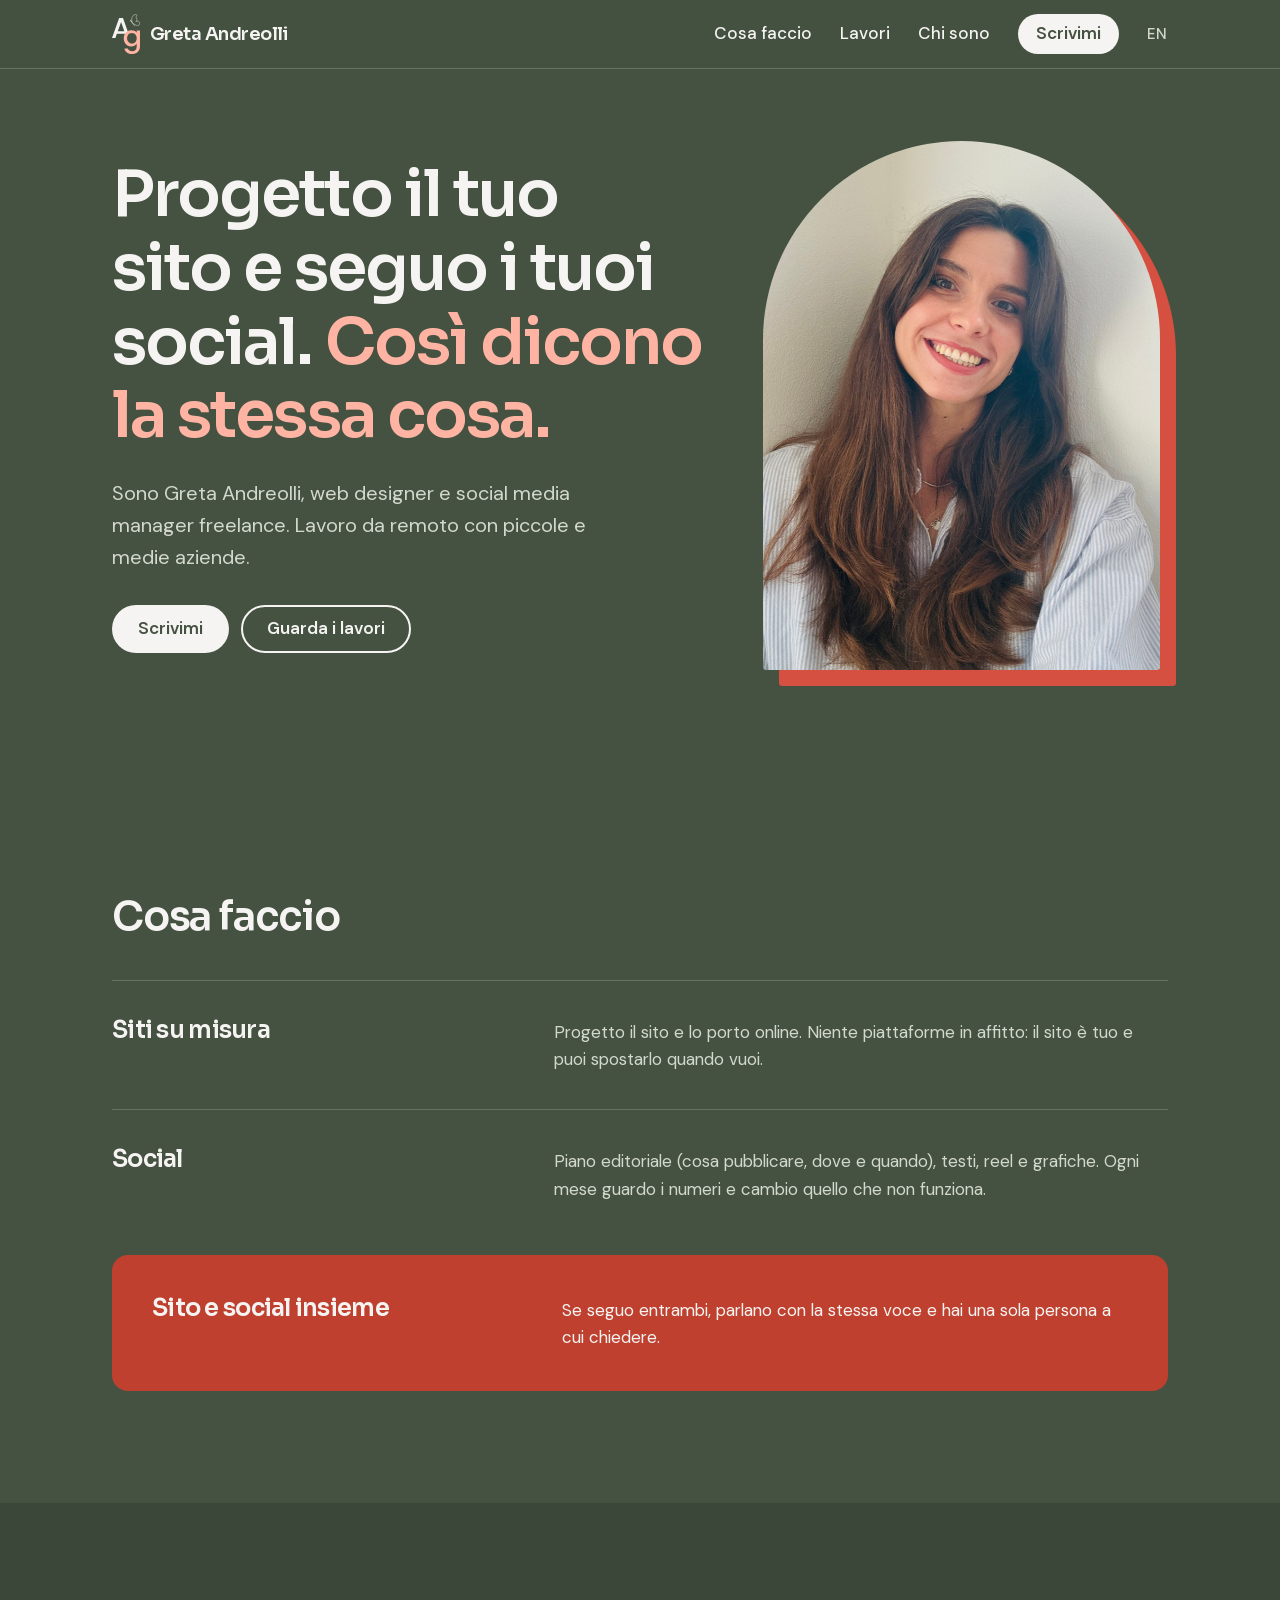
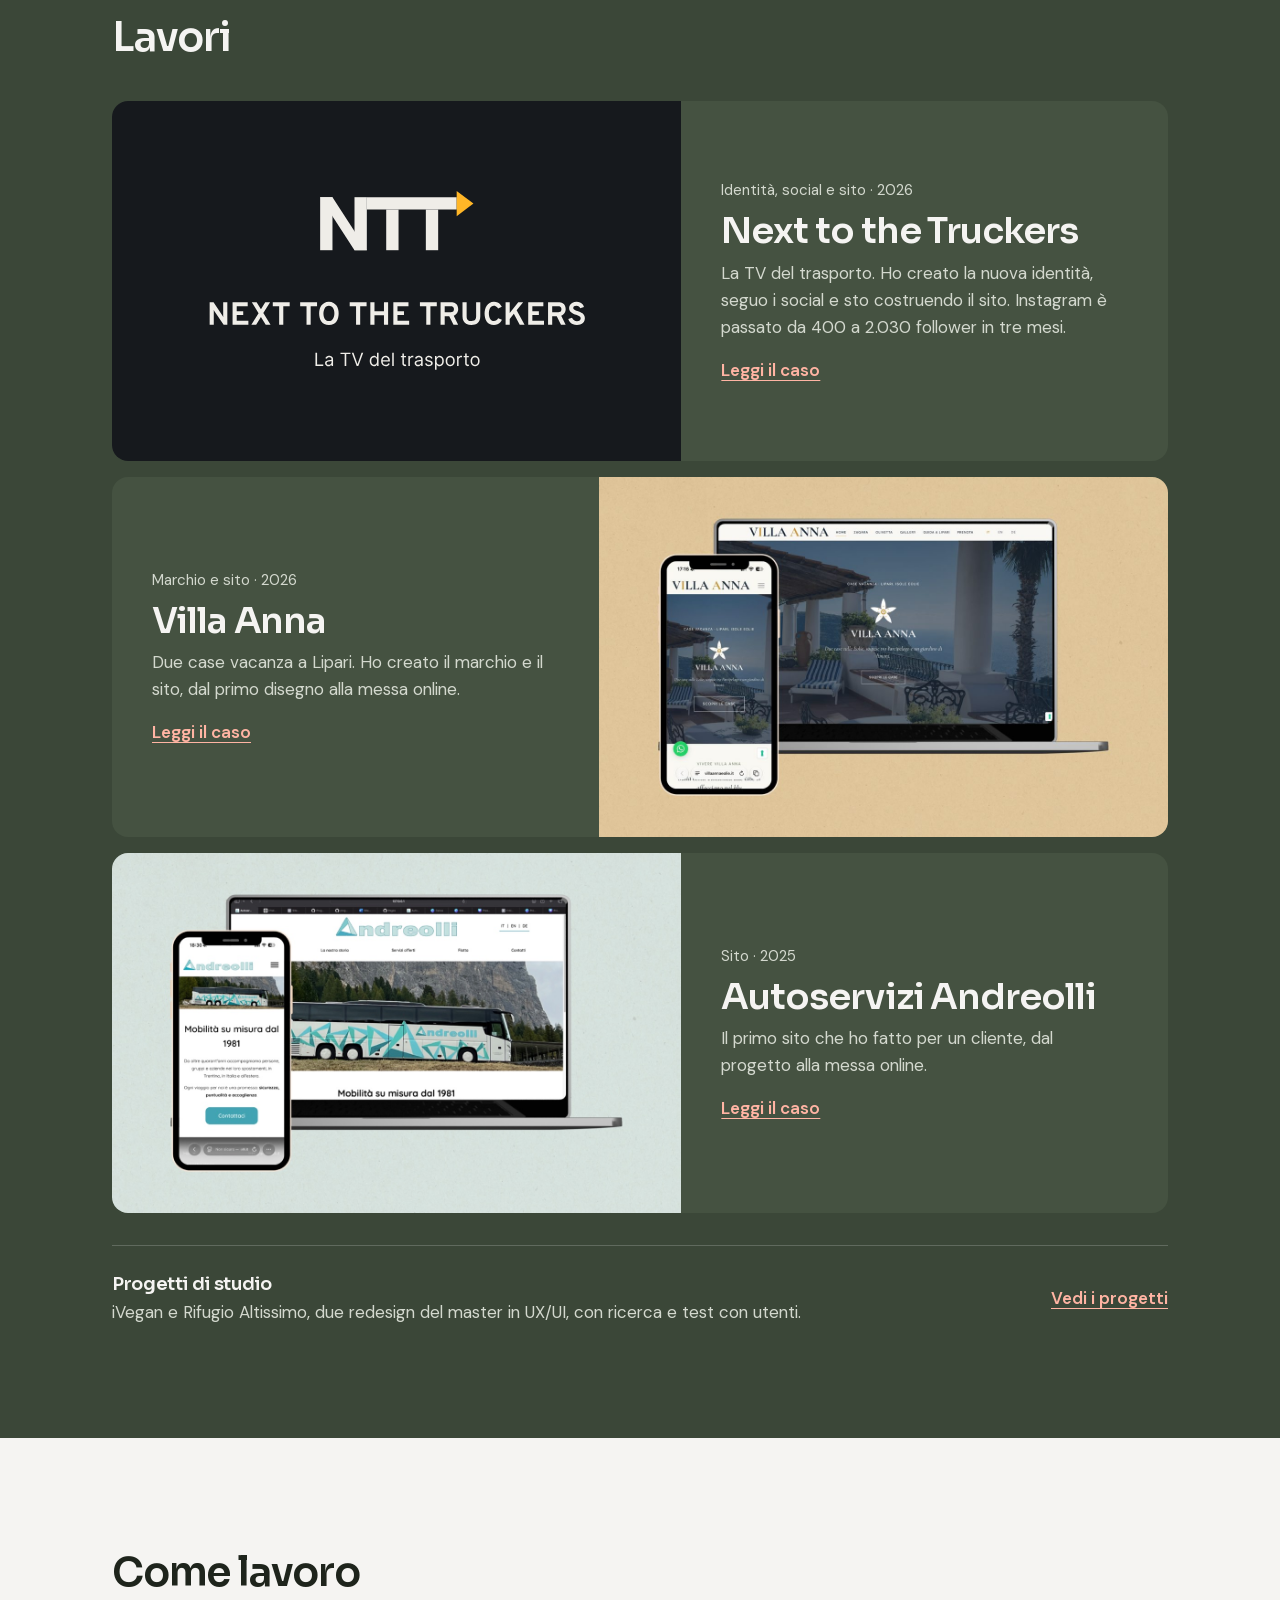
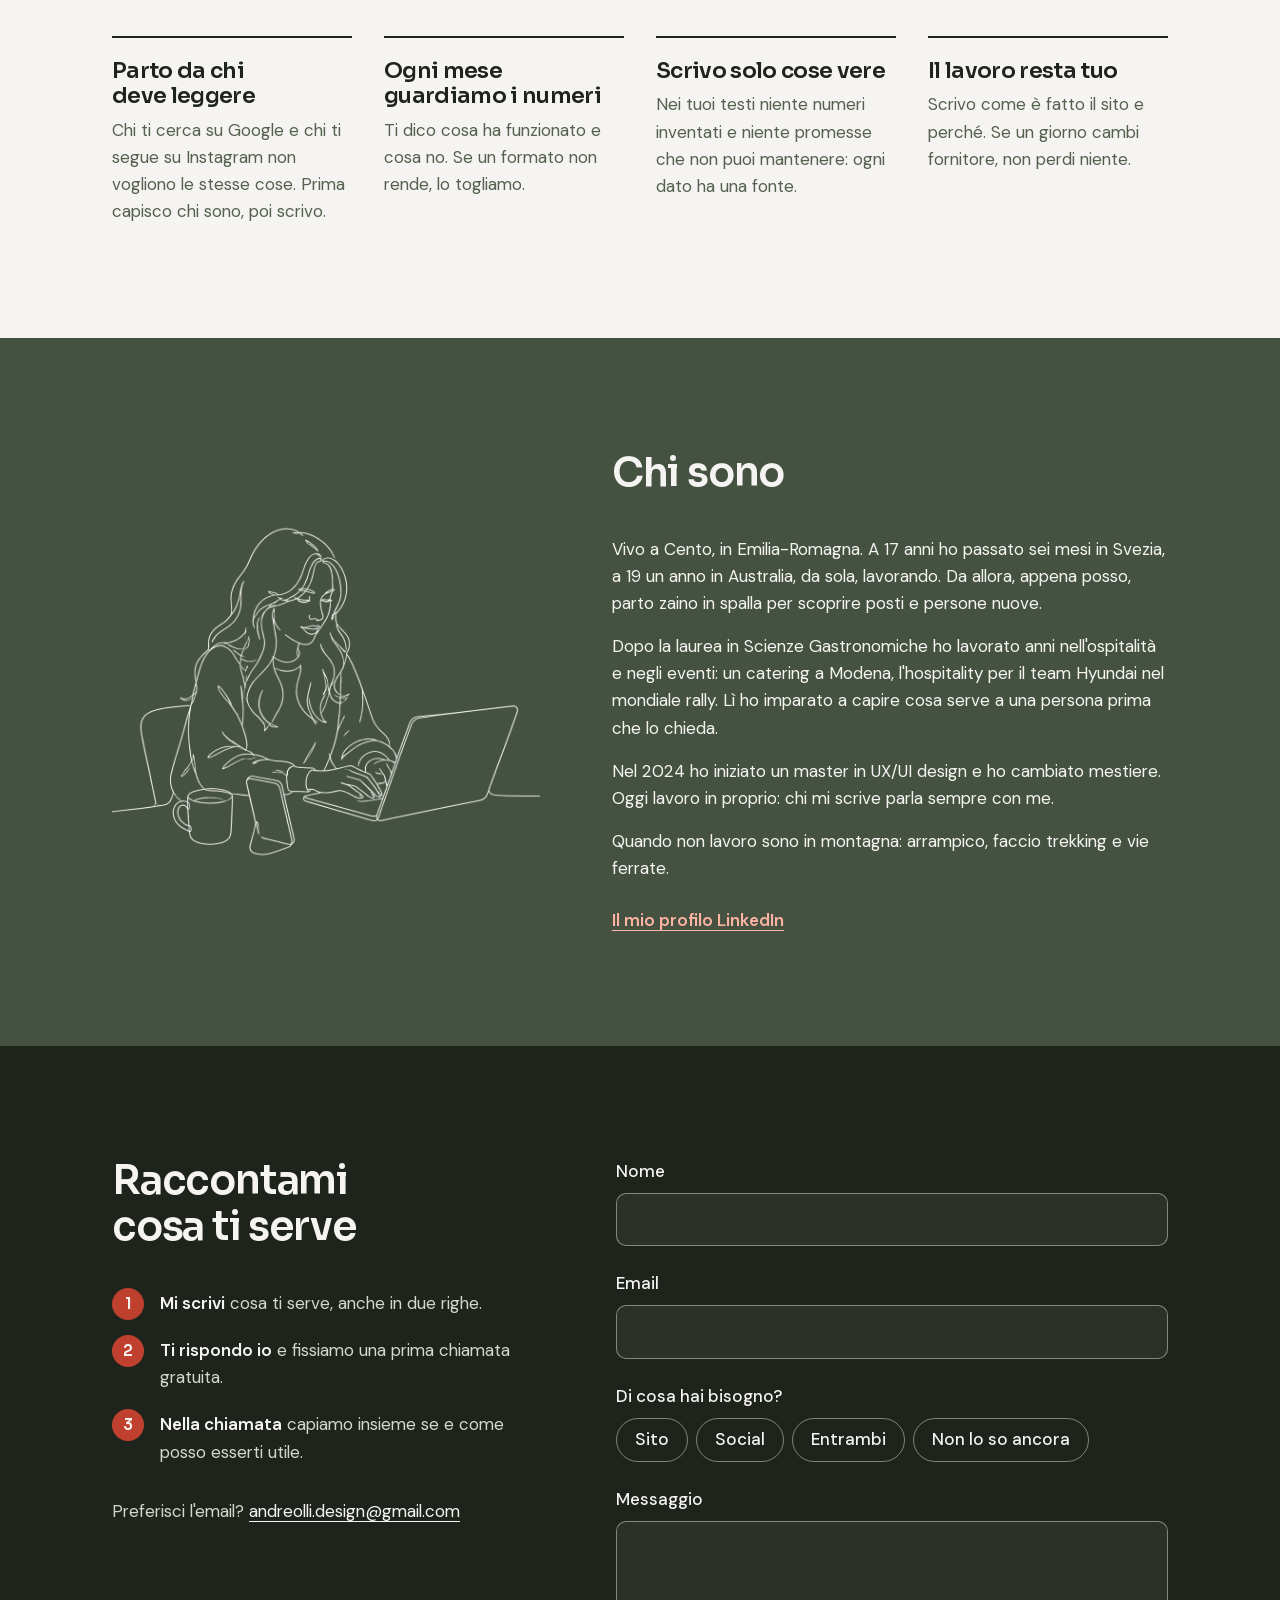
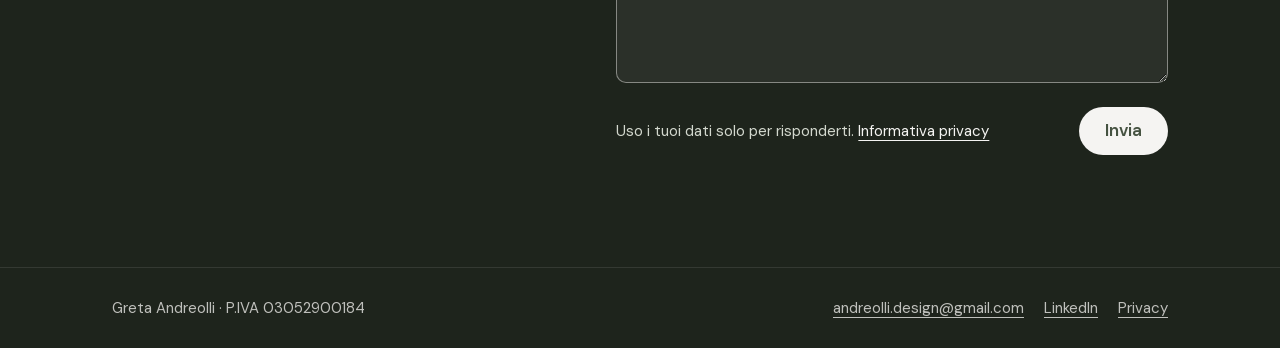
==== index.html @ 117857ec "Add files via upload" ====
<!DOCTYPE html>
<html lang="it">
<head>
  <meta charset="UTF-8">
  <meta name="viewport" content="width=device-width, initial-scale=1.0">
  <meta name="theme-color" content="#455241">

  <title>Greta Andreolli – Web designer e social media manager</title>
  <meta name="description" content="Progetto siti su misura e seguo i social di piccole e medie aziende, da remoto. Una sola persona per sito e social.">
  <meta name="author" content="Greta Andreolli">

  <!-- Open Graph: anteprima quando il link viene condiviso (LinkedIn, WhatsApp…) -->
  <meta property="og:type" content="website">
  <meta property="og:title" content="Greta Andreolli – Web designer e social media manager">
  <meta property="og:description" content="Progetto il tuo sito e seguo i tuoi social. Così dicono la stessa cosa.">
  <meta property="og:locale" content="it_IT">
    <meta property="og:url" content="https://gretaandreolli.it/">
  <meta property="og:site_name" content="Greta Andreolli">
  <meta property="og:image" content="https://gretaandreolli.it/img/og-image.jpg">
  <meta property="og:image:width" content="1200">
  <meta property="og:image:height" content="630">
  <meta property="og:image:alt" content="Progetto il tuo sito e seguo i tuoi social. Così dicono la stessa cosa. Greta Andreolli, web designer e social media manager.">
  <meta name="twitter:card" content="summary_large_image">
  <link rel="canonical" href="https://gretaandreolli.it/">
  <link rel="alternate" hreflang="it" href="https://gretaandreolli.it/">
  <link rel="alternate" hreflang="en" href="https://gretaandreolli.it/en/">

  <link rel="stylesheet" href="css/style.css">

  <link rel="icon" href="icons/farfalla.svg" type="image/svg+xml">

  <link rel="icon" href="icons/farfalla-32.png" sizes="32x32" type="image/png">
  <link rel="icon" href="icons/farfalla-48.png" sizes="48x48" type="image/png">
  <link rel="apple-touch-icon" href="icons/farfalla-180.png">

  <script src="js/main.js" defer></script>
</head>

<body>

  <a class="skip-link" href="#main">Vai al contenuto</a>

  <!-- HEADER -->
  <header class="site-header">
    <div class="container header-inner">
      <a href="#top" class="logo" aria-label="Greta Andreolli, torna all'inizio">
        <img src="img/logo.svg" alt="" width="28" height="40">
        <span>Greta Andreolli</span>
      </a>

      <div class="header-actions">
        <!-- Su mobile "Scrivimi" resta sempre visibile accanto al menu -->
        <a href="#contatti" class="header-cta">Scrivimi</a>

        <button class="menu-toggle" aria-expanded="false" aria-controls="menu">
          <span class="sr-only">Menu</span>
          <span class="menu-toggle-bar"></span>
        </button>
      </div>

      <nav id="menu" class="menu" aria-label="Principale">
        <a href="#servizi">Cosa faccio</a>
        <a href="#lavori">Lavori</a>
        <a href="#chi-sono">Chi sono</a>
        <a href="#contatti" class="menu-cta">Scrivimi</a>
        <a href="en/index.html" class="lang" lang="en" hreflang="en">EN <span class="sr-only">English</span></a>
      </nav>
    </div>
  </header>

  <main id="main">

    <!-- APERTURA -->
    <section class="hero" id="top">
      <div class="container hero-inner">
        <div class="hero-text">
          <h1>Progetto il tuo sito e seguo i tuoi social. <em>Così dicono la stessa cosa.</em></h1>
          <p class="lead">Sono Greta Andreolli, web designer e social media manager freelance. Lavoro da remoto con piccole e medie aziende.</p>
          <div class="actions">
            <a href="#contatti" class="btn btn-primary">Scrivimi</a>
            <a href="#lavori" class="btn btn-ghost">Guarda i lavori</a>
          </div>
        </div>

        <div class="hero-photo">
          <img src="img/greta.jpg" alt="Greta Andreolli" width="750" height="1000">
        </div>
      </div>
    </section>

    <!-- COSA FACCIO -->
    <section class="section" id="servizi">
      <div class="container">
        <h2 class="section-title">Cosa faccio</h2>

        <div class="services">
          <article class="service">
            <h3>Siti su misura</h3>
            <p>Progetto il sito e lo porto online. Niente piattaforme in affitto: il sito è tuo e puoi spostarlo quando vuoi.</p>
          </article>

          <article class="service">
            <h3>Social</h3>
            <p>Piano editoriale (cosa pubblicare, dove e quando), testi, reel e grafiche. Ogni mese guardo i numeri e cambio quello che non funziona.</p>
          </article>

          <article class="service service-featured">
            <h3>Sito e social insieme</h3>
            <p>Se seguo entrambi, parlano con la stessa voce e hai una sola persona a cui chiedere.</p>
          </article>
        </div>
      </div>
    </section>

    <!-- LAVORI -->
    <section class="section section-deep" id="lavori">
      <div class="container">
        <h2 class="section-title">Lavori</h2>

        <a href="lavori/next-to-the-truckers.html" class="work work-main">
          <div class="work-media work-ntt">
            <img src="img/ntt/logo-ntt-completo.svg" alt="" width="665" height="314">
          </div>
          <div class="work-body">
            <p class="work-tag">Identità, social e sito · 2026</p>
            <h3>Next to the Truckers</h3>
            <p>La TV del trasporto. Ho creato la nuova identità, seguo i social e sto costruendo il sito. Instagram è passato da 400 a 2.030 follower in tre mesi.</p>
            <span class="work-link">Leggi il caso</span>
          </div>
        </a>

        <a href="lavori/villa-anna.html" class="work work-main work-reverse">
          <div class="work-media">
            <img src="img/villa-anna/copertina.jpg" alt="" loading="lazy" width="1400" height="788">
          </div>
          <div class="work-body">
            <p class="work-tag">Marchio e sito · 2026</p>
            <h3>Villa Anna</h3>
            <p>Due case vacanza a Lipari. Ho creato il marchio e il sito, dal primo disegno alla messa online.</p>
            <span class="work-link">Leggi il caso</span>
          </div>
        </a>

        <a href="lavori/autoservizi-andreolli.html" class="work work-main">
          <div class="work-media">
            <img src="img/autoservizi-andreolli.jpg" alt="" loading="lazy" width="1400" height="788">
          </div>
          <div class="work-body">
            <p class="work-tag">Sito · 2025</p>
            <h3>Autoservizi Andreolli</h3>
            <p>Il primo sito che ho fatto per un cliente, dal progetto alla messa online.</p>
            <span class="work-link">Leggi il caso</span>
          </div>
        </a>

        <a href="lavori/progetti-di-studio.html" class="study">
          <span class="study-text">
            <strong>Progetti di studio</strong>
            iVegan e Rifugio Altissimo, due redesign del master in UX/UI, con ricerca e test con utenti.
          </span>
          <span class="work-link">Vedi i progetti</span>
        </a>
      </div>
    </section>

    <!-- COME LAVORO: fascia chiara per spezzare il verde -->
    <section class="section section-light" id="metodo">
      <div class="container">
        <h2 class="section-title">Come lavoro</h2>

        <ul class="method">
          <li>
            <h3>Parto da chi deve leggere</h3>
            <p>Chi ti cerca su Google e chi ti segue su Instagram non vogliono le stesse cose. Prima capisco chi sono, poi scrivo.</p>
          </li>
          <li>
            <h3>Ogni mese guardiamo i numeri</h3>
            <p>Ti dico cosa ha funzionato e cosa no. Se un formato non rende, lo togliamo.</p>
          </li>
          <li>
            <h3>Scrivo solo cose vere</h3>
            <p>Nei tuoi testi niente numeri inventati e niente promesse che non puoi mantenere: ogni dato ha una fonte.</p>
          </li>
          <li>
            <h3>Il lavoro resta tuo</h3>
            <p>Scrivo come è fatto il sito e perché. Se un giorno cambi fornitore, non perdi niente.</p>
          </li>
        </ul>
      </div>
    </section>

    <!-- CHI SONO -->
    <section class="section" id="chi-sono">
      <div class="container about">
        <div class="about-illustration">
          <img src="img/illustrazione-linea.png" alt="Disegno a linea di Greta al computer" loading="lazy" width="900" height="726">
        </div>
        <div class="about-text">
          <h2 class="section-title">Chi sono</h2>
          <p>Vivo a Cento, in Emilia-Romagna. A 17 anni ho passato sei mesi in Svezia, a 19 un anno in Australia, da sola, lavorando. Da allora, appena posso, parto zaino in spalla per scoprire posti e persone nuove.</p>
          <p>Dopo la laurea in Scienze Gastronomiche ho lavorato anni nell'ospitalità e negli eventi: un catering a Modena, l'hospitality per il team Hyundai nel mondiale rally. Lì ho imparato a capire cosa serve a una persona prima che lo chieda.</p>
          <p>Nel 2024 ho iniziato un master in UX/UI design e ho cambiato mestiere. Oggi lavoro in proprio: chi mi scrive parla sempre con me.</p>
          <p>Quando non lavoro sono in montagna: arrampico, faccio trekking e vie ferrate.</p>
          <a href="https://www.linkedin.com/in/gretaandreolli/" class="text-link" target="_blank" rel="noopener">Il mio profilo LinkedIn</a>
        </div>
      </div>
    </section>

    <!-- CONTATTI -->
    <section class="section section-dark" id="contatti">
      <div class="container contact">
        <div class="contact-intro">
          <h2 class="section-title">Raccontami cosa ti serve</h2>

          <ol class="next-steps">
            <li><strong>Mi scrivi</strong> cosa ti serve, anche in due righe.</li>
            <li><strong>Ti rispondo io</strong> e fissiamo una prima chiamata gratuita.</li>
            <li><strong>Nella chiamata</strong> capiamo insieme se e come posso esserti utile.</li>
          </ol>

          <p class="contact-mail">Preferisci l'email? <a href="mailto:andreolli.design@gmail.com">andreolli.design@gmail.com</a></p>
        </div>

        <form class="contact-form" action="https://formspree.io/f/mjkpnpzz" method="POST">
          <div class="field">
            <label for="nome">Nome</label>
            <input type="text" id="nome" name="nome" autocomplete="name" required>
          </div>

          <div class="field">
            <label for="email">Email</label>
            <input type="email" id="email" name="email" autocomplete="email" required>
          </div>

          <fieldset class="field">
            <legend>Di cosa hai bisogno?</legend>
            <div class="chips">
              <label class="chip"><input type="radio" name="bisogno" value="Sito" required><span>Sito</span></label>
              <label class="chip"><input type="radio" name="bisogno" value="Social"><span>Social</span></label>
              <label class="chip"><input type="radio" name="bisogno" value="Entrambi"><span>Entrambi</span></label>
              <label class="chip"><input type="radio" name="bisogno" value="Non lo so ancora"><span>Non lo so ancora</span></label>
            </div>
          </fieldset>

          <div class="field">
            <label for="messaggio">Messaggio</label>
            <textarea id="messaggio" name="messaggio" rows="5" required></textarea>
          </div>

          <div class="form-submit">
            <p class="form-privacy">Uso i tuoi dati solo per risponderti. <a href="privacy.html">Informativa privacy</a></p>
            <button type="submit" class="btn btn-primary"><span class="btn-label">Invia</span></button>
          </div>
          <p class="form-status" role="status" aria-live="polite"></p>
        </form>
      </div>
    </section>

  </main>

  <footer class="site-footer">
    <div class="container footer-inner">
      <p>Greta Andreolli · P.IVA 03052900184</p>
      <p class="footer-links">
        <a href="mailto:andreolli.design@gmail.com">andreolli.design@gmail.com</a>
        <a href="https://www.linkedin.com/in/gretaandreolli/" target="_blank" rel="noopener">LinkedIn</a>
        <a href="privacy.html">Privacy</a>
      </p>
    </div>
  </footer>

</body>
</html>
---- css/style.css ----
/* ===================================
   STYLE.CSS
   Un solo foglio di stile per tutto il sito
   =================================== */

/* ========== CARATTERI ==========
   Caricati dal sito, non da Google: nessun dato dei visitatori a terzi */

@font-face {
  font-family: 'Cormorant Garamond';
  font-style: normal;
  font-weight: 600;
  font-display: swap;
  src: url('../fonts/cormorant-garamond-latin.woff2') format('woff2');
  unicode-range: U+0000-00FF, U+0131, U+0152-0153, U+02BB-02BC, U+02C6, U+02DA, U+02DC, U+0304, U+0308, U+0329, U+2000-206F, U+20AC, U+2122, U+2191, U+2193, U+2212, U+2215, U+FEFF, U+FFFD;
}

@font-face {
  font-family: 'DM Sans';
  font-style: normal;
  font-weight: 400;
  font-display: swap;
  src: url('../fonts/dm-sans-latin.woff2') format('woff2');
  unicode-range: U+0000-00FF, U+0131, U+0152-0153, U+02BB-02BC, U+02C6, U+02DA, U+02DC, U+0304, U+0308, U+0329, U+2000-206F, U+20AC, U+2122, U+2191, U+2193, U+2212, U+2215, U+FEFF, U+FFFD;
}

@font-face {
  font-family: 'DM Sans';
  font-style: normal;
  font-weight: 500;
  font-display: swap;
  src: url('../fonts/dm-sans-latin.woff2') format('woff2');
  unicode-range: U+0000-00FF, U+0131, U+0152-0153, U+02BB-02BC, U+02C6, U+02DA, U+02DC, U+0304, U+0308, U+0329, U+2000-206F, U+20AC, U+2122, U+2191, U+2193, U+2212, U+2215, U+FEFF, U+FFFD;
}

@font-face {
  font-family: 'DM Sans';
  font-style: normal;
  font-weight: 600;
  font-display: swap;
  src: url('../fonts/dm-sans-latin.woff2') format('woff2');
  unicode-range: U+0000-00FF, U+0131, U+0152-0153, U+02BB-02BC, U+02C6, U+02DA, U+02DC, U+0304, U+0308, U+0329, U+2000-206F, U+20AC, U+2122, U+2191, U+2193, U+2212, U+2215, U+FEFF, U+FFFD;
}

@font-face {
  font-family: 'Sora';
  font-style: normal;
  font-weight: 400;
  font-display: swap;
  src: url('../fonts/sora-latin.woff2') format('woff2');
  unicode-range: U+0000-00FF, U+0131, U+0152-0153, U+02BB-02BC, U+02C6, U+02DA, U+02DC, U+0304, U+0308, U+0329, U+2000-206F, U+20AC, U+2122, U+2191, U+2193, U+2212, U+2215, U+FEFF, U+FFFD;
}

@font-face {
  font-family: 'Sora';
  font-style: normal;
  font-weight: 600;
  font-display: swap;
  src: url('../fonts/sora-latin.woff2') format('woff2');
  unicode-range: U+0000-00FF, U+0131, U+0152-0153, U+02BB-02BC, U+02C6, U+02DA, U+02DC, U+0304, U+0308, U+0329, U+2000-206F, U+20AC, U+2122, U+2191, U+2193, U+2212, U+2215, U+FEFF, U+FFFD;
}

/* ========== VARIABILI ========== */

:root {
  /* Palette Salvia scura (Pantone 2411 U, 2347 U, P 179-1 U).
     Il vermiglio pieno non si legge sul verde (2:1): resta per forme
     e riempimenti; il testo colorato usa il corallo chiaro. */
  --salvia: #455241;
  --salvia-deep: #3B4738;
  --notte: #1E241C;
  --vermiglio: #D55041;
  --vermiglio-dark: #C0402F;
  --corallo: #FFB4A3;
  --bianco: #F5F4F2;

  /* Ruoli: cambiano dentro la fascia chiara (.section-light) */
  --bg: var(--salvia);
  --ink: var(--bianco);
  --ink-soft: #D3D8CE;
  --accent-text: var(--corallo);
  --line: rgba(245, 244, 242, 0.2);

  /* Font */
  --font-head: 'Sora', system-ui, sans-serif;
  --font-body: 'DM Sans', system-ui, sans-serif;

  /* Movimento */
  --ease-out: cubic-bezier(0.23, 1, 0.32, 1);

  /* Spazi */
  --gutter: 16px;
  --section: 72px;
  --radius: 16px;

  --container: 1120px;
  --header-height: 68px;
}

@media (min-width: 768px) {
  :root {
    --gutter: 32px;
    --section: 112px;
  }
}

/* ========== RESET E BASE ========== */

*, *::before, *::after { box-sizing: border-box; }

* { margin: 0; }

html {
  scroll-behavior: smooth;
  scroll-padding-top: var(--header-height);
  scrollbar-color: var(--ink-soft) var(--notte);
  accent-color: var(--vermiglio);
}

body {
  font-family: var(--font-body);
  font-size: 1.0625rem;
  line-height: 1.6;
  color: var(--ink);
  background: var(--bg);
  caret-color: var(--corallo);
  -webkit-font-smoothing: antialiased;
}

::selection {
  background: var(--vermiglio-dark);
  color: var(--bianco);
}

img { display: block; max-width: 100%; height: auto; }

a { color: inherit; text-underline-offset: 4px; }

h1, h2, h3 {
  font-family: var(--font-head);
  font-weight: 600;
  letter-spacing: -0.03em;
  line-height: 1.15;
  text-wrap: balance;
}

:focus-visible {
  outline: 3px solid var(--accent-text);
  outline-offset: 3px;
  border-radius: 4px;
}

.sr-only {
  position: absolute;
  width: 1px; height: 1px;
  overflow: hidden;
  clip: rect(0 0 0 0);
  white-space: nowrap;
}

.skip-link {
  position: absolute;
  left: var(--gutter);
  top: -100px;
  z-index: 200;
  padding: 10px 16px;
  border-radius: 8px;
  background: var(--notte);
  color: var(--bianco);
}
.skip-link:focus { top: 8px; }

/* ========== LAYOUT ========== */

.container {
  width: 100%;
  max-width: var(--container);
  margin-inline: auto;
  padding-inline: var(--gutter);
}

.section {
  padding-block: var(--section);
  background: var(--bg);
  color: var(--ink);
}

.section-deep { --bg: var(--salvia-deep); }

/* Fascia chiara: stessi ruoli, colori invertiti */
.section-light {
  --bg: var(--bianco);
  --ink: var(--notte);
  --ink-soft: #55604F;
  --accent-text: #B5392B;
  --line: #CFCBC2;
}

.section-dark { --bg: var(--notte); }

.section-title {
  font-size: clamp(1.75rem, 4vw, 2.5rem);
  margin-bottom: 40px;
}

/* ========== BOTTONI E LINK ========== */

.btn {
  display: inline-flex;
  align-items: center;
  justify-content: center;
  min-height: 48px;
  padding: 0 24px;
  border-radius: 999px;
  border: 2px solid transparent;
  font: inherit;
  font-weight: 600;
  text-decoration: none;
  cursor: pointer;
  transition:
    background-color 200ms ease,
    color 200ms ease,
    border-color 200ms ease,
    opacity 200ms ease,
    transform 140ms var(--ease-out);
}
.btn:active { transform: scale(0.97); }

.btn-primary {
  background: var(--bianco);
  color: var(--salvia);
}
.btn-primary:hover { background: #FFFFFF; }

/* Durante l'invio del modulo */
.btn[aria-busy="true"] {
  opacity: 0.7;
  cursor: progress;
}

.btn-ghost {
  border-color: var(--ink);
  color: var(--ink);
}
.btn-ghost:hover {
  background: var(--ink);
  color: var(--bg);
}

.text-link {
  display: inline-block;
  margin-top: 8px;
  font-weight: 600;
  color: var(--accent-text);
}

/* ========== HEADER ========== */

.site-header {
  position: sticky;
  top: 0;
  z-index: 100;
  background: color-mix(in srgb, var(--salvia) 92%, transparent);
  backdrop-filter: blur(8px);
  border-bottom: 1px solid var(--line);
}

.header-inner {
  position: relative;
  display: flex;
  align-items: center;
  justify-content: space-between;
  min-height: var(--header-height);
}

.logo {
  display: flex;
  align-items: center;
  gap: 10px;
  min-height: 44px;
  text-decoration: none;
  font-family: var(--font-head);
  font-weight: 600;
  letter-spacing: -0.03em;
  font-size: 1.125rem;
}

.logo img { width: 28px; height: auto; }

.header-actions {
  display: flex;
  align-items: center;
  gap: 4px;
}

.header-cta,
.menu .menu-cta {
  display: inline-flex;
  align-items: center;
  min-height: 40px;
  padding: 0 18px;
  border-radius: 999px;
  background: var(--bianco);
  color: var(--salvia);
  font-weight: 600;
  text-decoration: none;
  transition: background-color 200ms ease, transform 140ms var(--ease-out);
}
.header-cta:hover,
.menu .menu-cta:hover { background: #FFFFFF; color: var(--salvia); }
.header-cta:active,
.menu .menu-cta:active { transform: scale(0.97); }

/* Pulsante del menu, visibile solo su mobile */
.menu-toggle {
  display: grid;
  place-items: center;
  width: 44px;
  height: 44px;
  border: 0;
  background: none;
  cursor: pointer;
}

.menu-toggle-bar,
.menu-toggle-bar::before,
.menu-toggle-bar::after {
  display: block;
  width: 22px;
  height: 2px;
  background: var(--ink);
  transition: transform 200ms var(--ease-out), background-color 200ms ease;
}
.menu-toggle-bar { position: relative; }
.menu-toggle-bar::before,
.menu-toggle-bar::after {
  content: '';
  position: absolute;
  left: 0;
}
.menu-toggle-bar::before { top: -7px; }
.menu-toggle-bar::after { top: 7px; }

.menu-toggle[aria-expanded="true"] .menu-toggle-bar { background: transparent; }
.menu-toggle[aria-expanded="true"] .menu-toggle-bar::before { transform: translateY(7px) rotate(45deg); }
.menu-toggle[aria-expanded="true"] .menu-toggle-bar::after { transform: translateY(-7px) rotate(-45deg); }

/* Menu mobile: entra in 200ms, esce più in fretta (150ms) */
.menu {
  position: absolute;
  top: 100%;
  left: 0;
  right: 0;
  display: flex;
  flex-direction: column;
  padding: 8px var(--gutter) 24px;
  background: var(--salvia);
  border-bottom: 1px solid var(--line);
  visibility: hidden;
  opacity: 0;
  transform: translateY(-8px);
  transition:
    opacity 150ms ease,
    transform 150ms ease,
    visibility 0s linear 150ms;
}
.menu.is-open {
  visibility: visible;
  opacity: 1;
  transform: none;
  transition:
    opacity 200ms var(--ease-out),
    transform 200ms var(--ease-out),
    visibility 0s;
}

.menu a {
  padding: 12px 0;
  text-decoration: none;
  font-weight: 500;
  transition: color 200ms ease;
}
.menu a:hover { color: var(--corallo); }

/* Su mobile "Scrivimi" è già nell'header */
.menu .menu-cta { display: none; }

@media (min-width: 860px) {
  .header-cta,
  .menu-toggle { display: none; }

  .menu,
  .menu.is-open {
    position: static;
    flex-direction: row;
    align-items: center;
    gap: 28px;
    padding: 0;
    background: none;
    border: 0;
    visibility: visible;
    opacity: 1;
    transform: none;
    transition: none;
  }

  .menu .menu-cta { display: inline-flex; }
}

/* ========== APERTURA ========== */

.hero {
  padding-block: 40px var(--section);
  overflow: hidden;
}

.hero-inner {
  display: grid;
  gap: 48px;
  align-items: center;
}

.hero h1 {
  font-size: clamp(2.25rem, 6vw, 4rem);
  margin-bottom: 24px;
}

.hero h1 em {
  font-style: normal;
  color: var(--corallo);
}

.lead {
  max-width: 38ch;
  margin-bottom: 32px;
  font-size: 1.25rem;
  color: var(--ink-soft);
}

.actions {
  display: flex;
  flex-wrap: wrap;
  gap: 12px;
}

/* Su mobile i bottoni dell'apertura stanno al centro */
@media (max-width: 899px) {
  .hero .actions { justify-content: center; }
}

/* Foto ad arco con un arco vermiglio pieno dietro, spostato */
.hero-photo {
  position: relative;
  width: min(78%, 400px);
  justify-self: center;
  margin-right: 16px;
}

.hero-photo::before {
  content: '';
  position: absolute;
  inset: 0;
  border-radius: 999px 999px var(--radius) var(--radius);
  background: var(--vermiglio);
  transform: translate(16px, 16px);
}

.hero-photo img {
  position: relative;
  width: 100%;
  border-radius: 999px 999px var(--radius) var(--radius);
  aspect-ratio: 3 / 4;
  object-fit: cover;
}

/* Entrata della prima schermata: una volta sola, in sequenza */
@keyframes rise {
  from { opacity: 0; transform: translateY(8px); }
  to { opacity: 1; transform: none; }
}

.hero h1,
.hero .lead,
.hero .actions,
.hero-photo {
  animation: rise 400ms var(--ease-out) both;
}
.hero .lead { animation-delay: 60ms; }
.hero .actions { animation-delay: 120ms; }
.hero-photo { animation-delay: 200ms; }

@media (min-width: 900px) {
  .hero { padding-top: 72px; }

  .hero-inner {
    grid-template-columns: 1.5fr 1fr;
    gap: 64px;
  }

  .hero-photo { width: 100%; margin-right: 16px; }
}

/* ========== COSA FACCIO ========== */

.services {
  display: grid;
}

.service {
  display: grid;
  gap: 8px;
  padding-block: 28px;
  border-top: 1px solid var(--line);
}

.service h3 { font-size: 1.5rem; }

.service p {
  max-width: 52ch;
  color: var(--ink-soft);
}

.service-featured {
  margin-top: 16px;
  padding: 32px 28px;
  border: 0;
  border-radius: var(--radius);
  background: var(--vermiglio-dark);
}
.service-featured p { color: var(--bianco); }

@media (min-width: 768px) {
  .service {
    grid-template-columns: 1fr 1.5fr;
    gap: 32px;
    align-items: baseline;
    padding-block: 36px;
  }

  .service-featured { padding: 40px; }
}

/* ========== LAVORI ========== */

.work {
  display: flex;
  flex-direction: column;
  margin-bottom: 16px;
  border-radius: var(--radius);
  overflow: hidden;
  background: var(--salvia);
  text-decoration: none;
}

.work-media {
  aspect-ratio: 16 / 9;
  overflow: hidden;
  background: #5A6656;
}
.work-media img {
  width: 100%;
  height: 100%;
  object-fit: cover;
  transition: transform 400ms var(--ease-out);
}

.work-placeholder {
  display: grid;
  place-items: center;
  background: var(--notte);
  color: var(--ink-soft);
  font-size: 0.875rem;
}

.work-body { padding: 24px 28px 32px; }

.work-tag {
  margin-bottom: 8px;
  font-size: 0.9375rem;
  color: var(--ink-soft);
}

.work h3 {
  font-size: clamp(1.5rem, 3vw, 2.25rem);
  margin-bottom: 8px;
}

.work p { color: var(--ink-soft); }

.work-link {
  display: inline-block;
  margin-top: 16px;
  font-weight: 600;
  color: var(--corallo);
  text-decoration: underline;
  text-underline-offset: 4px;
}

/* Al passaggio del mouse l'immagine si avvicina: solo dove c'è un mouse */
@media (hover: hover) and (pointer: fine) {
  .work:hover .work-media img { transform: scale(1.03); }
  .work:hover .work-link { text-decoration-thickness: 2px; }
}

@media (min-width: 960px) {
  .work-main {
    flex-direction: row;
    align-items: stretch;
  }
  .work-reverse { flex-direction: row-reverse; }

  .work-main .work-media {
    flex: 1.4;
    aspect-ratio: auto;
    min-height: 360px;
  }
  .work-main .work-body {
    flex: 1;
    align-self: center;
    padding: 40px;
  }
}

/* Progetti del master: una riga, non una scheda */
.study {
  display: flex;
  flex-wrap: wrap;
  align-items: center;
  justify-content: space-between;
  gap: 8px 24px;
  margin-top: 32px;
  padding-top: 24px;
  border-top: 1px solid var(--line);
  text-decoration: none;
  color: var(--ink-soft);
}

.study strong {
  display: block;
  color: var(--ink);
  font-family: var(--font-head);
  font-weight: 600;
  letter-spacing: -0.02em;
  font-size: 1.125rem;
}

.study .work-link { margin-top: 0; }

/* ========== COME LAVORO ========== */

.method {
  display: grid;
  gap: 40px;
  padding: 0;
  list-style: none;
}

.method li {
  padding-top: 20px;
  border-top: 2px solid var(--ink);
}

.method h3 {
  font-size: 1.375rem;
  margin-bottom: 8px;
}

.method p { color: var(--ink-soft); }

@media (min-width: 768px) {
  .method {
    grid-template-columns: 1fr 1fr;
    column-gap: 64px;
  }
}

@media (min-width: 1040px) {
  .method { grid-template-columns: repeat(4, 1fr); column-gap: 32px; }
}

/* ========== CHI SONO ========== */

.about {
  display: grid;
  gap: 40px;
  align-items: center;
}

.about-text { max-width: 60ch; }
.about-text p + p { margin-top: 16px; }
.about-text .text-link { margin-top: 24px; }

/* Linea bianca su fondo trasparente: nessuna cornice, sta sulla pagina */
.about-illustration img {
  width: 100%;
  max-width: 520px;
}

@media (min-width: 860px) {
  .about { grid-template-columns: 1fr 1.3fr; gap: 72px; }
}

/* ========== CONTATTI ========== */

.contact {
  display: grid;
  gap: 48px;
}

/* Tre passi: qui la sequenza conta, quindi i numeri servono */
.next-steps {
  display: grid;
  gap: 20px;
  padding: 0;
  list-style: none;
  counter-reset: passo;
}

.next-steps li {
  position: relative;
  padding-left: 48px;
  color: var(--ink-soft);
  font-size: 1.0625rem;
  counter-increment: passo;
}

.next-steps li::before {
  content: counter(passo);
  position: absolute;
  left: 0;
  top: -2px;
  display: grid;
  place-items: center;
  width: 32px;
  height: 32px;
  border-radius: 50%;
  background: var(--vermiglio-dark);
  color: var(--bianco);
  font-family: var(--font-head);
  font-weight: 600;
  font-size: 0.9375rem;
}

.next-steps strong { color: var(--ink); font-weight: 600; }

.contact-mail {
  margin-top: 32px;
  color: var(--ink-soft);
}
.contact-mail a { color: var(--ink); }

.contact-form {
  display: grid;
  gap: 24px;
}

.field {
  display: grid;
  gap: 8px;
  border: 0;
  padding: 0;
  min-width: 0;
}

.field label,
.field legend {
  font-weight: 500;
  padding: 0;
}
.field legend { margin-bottom: 8px; }

.field input,
.field textarea {
  width: 100%;
  padding: 12px 16px;
  border: 1px solid rgba(245, 244, 242, 0.45);
  border-radius: 10px;
  background: rgba(245, 244, 242, 0.06);
  color: var(--bianco);
  font: inherit;
  transition: border-color 200ms ease;
}
.field input:hover,
.field textarea:hover { border-color: rgba(245, 244, 242, 0.7); }
.field textarea { resize: vertical; }

.chips {
  display: flex;
  flex-wrap: wrap;
  gap: 8px;
}

.chip { position: relative; }

.chip input {
  position: absolute;
  inset: 0;
  width: 100%;
  height: 100%;
  margin: 0;
  opacity: 0;
  cursor: pointer;
}

.chip span {
  display: inline-flex;
  align-items: center;
  min-height: 44px;
  padding: 0 18px;
  border: 1px solid rgba(245, 244, 242, 0.45);
  border-radius: 999px;
  cursor: pointer;
  transition:
    background-color 150ms ease,
    color 150ms ease,
    border-color 150ms ease,
    transform 140ms var(--ease-out);
}
.chip span:hover { border-color: rgba(245, 244, 242, 0.8); }
.chip input:active + span { transform: scale(0.97); }

.chip input:checked + span {
  background: var(--bianco);
  border-color: var(--bianco);
  color: var(--notte);
  font-weight: 600;
}

.chip input:focus-visible + span {
  outline: 3px solid var(--corallo);
  outline-offset: 3px;
}

/* Privacy a sinistra, "Invia" a destra */
.form-submit {
  display: flex;
  flex-wrap: wrap;
  align-items: center;
  justify-content: space-between;
  gap: 12px 20px;
}
.form-submit .btn { margin-left: auto; }

.form-privacy {
  font-size: 0.9375rem;
  color: var(--ink-soft);
}
.form-privacy a { color: var(--ink); }

.form-status:empty { display: none; }

.form-status {
  padding: 14px 18px;
  border-radius: 10px;
  background: rgba(245, 244, 242, 0.08);
  animation: rise 250ms var(--ease-out) both;
}
.form-status.is-error { color: var(--corallo); }
.form-status a { color: var(--bianco); }

@media (min-width: 900px) {
  .contact { grid-template-columns: 1fr 1.3fr; gap: 80px; }
}

/* ========== FOOTER ========== */

.site-footer {
  padding-block: 28px;
  background: var(--notte);
  color: rgba(245, 244, 242, 0.75);
  border-top: 1px solid rgba(245, 244, 242, 0.1);
  font-size: 0.9375rem;
}

.footer-inner {
  display: flex;
  flex-wrap: wrap;
  justify-content: space-between;
  gap: 12px 24px;
}

.footer-links {
  display: flex;
  flex-wrap: wrap;
  gap: 4px 20px;
}

.footer-links a {
  display: inline-block;
  padding-block: 10px;
  margin-block: -10px;
}
.footer-links a:hover { color: var(--bianco); }

/* ========== RIDUCI MOVIMENTO ==========
   Niente spostamenti né entrate; restano i cambi di colore */

@media (prefers-reduced-motion: reduce) {
  html { scroll-behavior: auto; }

  .hero h1,
  .hero .lead,
  .hero .actions,
  .hero-photo,
  .form-status { animation: none; }

  .btn:active,
  .header-cta:active,
  .menu .menu-cta:active,
  .chip input:active + span,
  .work:hover .work-media img { transform: none; }

  .menu,
  .menu.is-open { transform: none; }
}

/* ========== PAGINE DI TESTO (privacy) ========== */

.legal .container { max-width: 760px; }

.legal h2 {
  margin: 40px 0 12px;
  font-size: 1.25rem;
}

.legal p { color: var(--ink-soft); }
.legal p + p { margin-top: 12px; }
.legal a { color: var(--ink); }
.legal .legal-back { margin-top: 48px; }
.legal .legal-back a { color: var(--accent-text); }

/* ========== PAGINE DEI LAVORI ========== */

.case-hero {
  padding-block: 40px 0;
  background: var(--bg);
}

.back-link {
  display: inline-flex;
  align-items: center;
  gap: 8px;
  min-height: 44px;
  margin-bottom: 24px;
  color: var(--ink-soft);
  text-decoration: none;
  transition: color 200ms ease;
}
.back-link::before { content: '←'; }
.back-link:hover { color: var(--ink); }

.case-hero h1 {
  font-size: clamp(2.25rem, 6vw, 4rem);
  margin-bottom: 16px;
}

.case-facts {
  display: grid;
  grid-template-columns: repeat(2, minmax(0, 1fr));
  gap: 20px 32px;
  margin-block: 40px;
  padding-top: 24px;
  border-top: 1px solid var(--line);
}

.case-facts dt {
  margin-bottom: 4px;
  font-size: 0.9375rem;
  color: var(--ink-soft);
}

.case-facts dd {
  margin: 0;
  font-weight: 500;
}
.case-facts a { color: var(--corallo); }

@media (min-width: 768px) {
  .case-facts { grid-template-columns: repeat(4, minmax(0, 1fr)); }
}

.case-cover {
  width: 100%;
  border-radius: var(--radius) var(--radius) 0 0;
}

.case-story {
  display: grid;
  gap: 48px;
}

.case-block h2 {
  font-size: clamp(1.5rem, 3vw, 2rem);
  margin-bottom: 16px;
}

.case-block p {
  max-width: 62ch;
  color: var(--ink-soft);
}
.case-block p + p { margin-top: 12px; }

@media (min-width: 900px) {
  .case-story { grid-template-columns: 1fr 1fr; gap: 64px; }
}

/* Schermate: computer grande, telefono accanto */
.case-screens {
  display: grid;
  grid-template-columns: minmax(0, 1fr);
  gap: 32px;
  align-items: end;
}

.screen { margin: 0; }

.screen img {
  width: 100%;
  border-radius: 12px;
  box-shadow: 0 12px 32px rgba(30, 36, 28, 0.35);
}

.screen-mobile img {
  max-width: 280px;
  border-radius: 24px;
}

.screen figcaption {
  margin-top: 12px;
  font-size: 0.9375rem;
  color: var(--ink-soft);
}

@media (min-width: 900px) {
  .case-screens { grid-template-columns: minmax(0, 3fr) minmax(0, 1fr); gap: 40px; }
  .screen-mobile img { max-width: 100%; }
}

/* Passi del processo: la sequenza conta, i numeri servono */
.case-steps {
  display: grid;
  gap: 40px;
  padding: 0;
  list-style: none;
  counter-reset: passo;
}

.case-steps li {
  counter-increment: passo;
  padding-top: 20px;
  border-top: 2px solid var(--ink);
}

.case-steps li::before {
  content: counter(passo);
  display: block;
  margin-bottom: 8px;
  font-family: var(--font-head);
  font-weight: 600;
  color: var(--accent-text);
}

.case-steps h3 {
  font-size: 1.375rem;
  margin-bottom: 8px;
}

.case-steps p { color: var(--ink-soft); }

@media (min-width: 768px) {
  .case-steps { grid-template-columns: 1fr 1fr; column-gap: 64px; }
}

@media (min-width: 1040px) {
  .case-steps { grid-template-columns: repeat(4, 1fr); column-gap: 32px; }
}

/* Chiusura centrata */
.case-end { text-align: center; }

.case-end p {
  max-width: 48ch;
  margin: 0 auto 32px;
  font-size: 1.125rem;
  color: var(--ink-soft);
}

.case-end .actions { justify-content: center; }

.case-end .section-title { margin-bottom: 20px; }

/* Marchio di un cliente: logo, colori, caratteri */
.brand-board {
  display: grid;
  gap: 40px;
}

.brand-logo {
  display: grid;
  place-items: center;
  gap: 24px;
  padding: 48px 24px;
  border-radius: var(--radius);
  background: #FAF8F3;
  border: 1px solid var(--line);
}

.brand-symbol { width: 88px; }
.brand-wordmark { width: min(100%, 320px); }

.brand-colors {
  display: grid;
  grid-template-columns: repeat(2, minmax(0, 1fr));
  gap: 16px;
  padding: 0;
  list-style: none;
}

.brand-colors li {
  display: grid;
  gap: 8px;
  font-weight: 500;
}

.swatch {
  display: block;
  aspect-ratio: 3 / 2;
  border-radius: 10px;
  border: 1px solid var(--line);
}

.brand-type p { color: var(--ink-soft); }

.brand-type .brand-type-sample {
  margin-top: 20px;
  font-size: 1.75rem;
  color: var(--ink);
  font-family: 'DM Sans', sans-serif;
}
.brand-type .brand-type-sample:first-child { margin-top: 0; }

.brand-type .brand-type-serif {
  font-family: 'Cormorant Garamond', Georgia, serif;
  font-weight: 600;
}

@media (min-width: 900px) {
  .brand-board {
    grid-template-columns: 1.3fr 1fr 1fr;
    align-items: start;
  }
}

/* Risultato del caso: su tutta la larghezza, testo più grande */
.case-result {
  padding-top: 40px;
  border-top: 1px solid var(--line);
}

.case-result p {
  max-width: 40ch;
  font-family: var(--font-head);
  font-size: clamp(1.25rem, 2.5vw, 1.625rem);
  letter-spacing: -0.02em;
  line-height: 1.45;
  color: var(--ink);
}

@media (min-width: 900px) {
  .case-result { grid-column: 1 / -1; }
}

/* ========== PROGETTI DI STUDIO ========== */

.study-index {
  display: flex;
  flex-wrap: wrap;
  gap: 8px 24px;
  margin-block: 32px 0;
}

/* Il primo progetto parte subito dopo l'apertura, senza un buco di fondo */
.case-hero:has(.study-index) + .section { padding-top: clamp(40px, 6vw, 64px); }

.study-index a {
  display: inline-flex;
  align-items: center;
  min-height: 44px;
  font-weight: 600;
  color: var(--corallo);
}

.study-cover {
  width: 100%;
  margin-bottom: 32px;
  border-radius: var(--radius);
}

.study-title {
  font-size: clamp(2rem, 5vw, 3rem);
  margin-bottom: 8px;
}

.study-sub {
  font-size: 1.25rem;
  color: var(--ink-soft);
}

/* I dati stanno col titolo; il racconto parte come un capitolo nuovo */
.study-sub + .case-facts { margin-block: 32px clamp(56px, 7vw, 72px); }

/* Colonna corta stretta, elenco lungo largo */
@media (min-width: 900px) {
  .study-sub ~ .case-story { grid-template-columns: 2fr 3fr; }
}

.case-block h3 {
  font-size: clamp(1.375rem, 2.5vw, 1.75rem);
  margin-bottom: 16px;
}

.study-list,
.study-results,
.study-docs {
  display: grid;
  gap: 16px;
  padding: 0;
  list-style: none;
  color: var(--ink-soft);
}

.study-list strong { color: var(--ink); font-weight: 600; }

/* Risultati del test: frasi intere, non numeri giganti */
.study-results { gap: 0; }

.study-docs { gap: 0; }

.study-results li {
  padding-block: 14px;
  border-bottom: 1px solid var(--line);
  color: var(--ink);
}
.study-results li:first-child { padding-top: 0; }

/* Documenti PDF delle fasi */
.study-docs a {
  display: block;
  padding: 14px 0;
  border-bottom: 1px solid var(--line);
  text-decoration: none;
  transition: color 200ms ease;
}
.study-docs li:first-child a { padding-top: 0; }

.study-docs strong {
  display: block;
  color: var(--corallo);
  font-weight: 600;
}

.study-docs a:hover strong { text-decoration: underline; }

/* Più link nello stesso dato (presentazione, prototipi) */
.fact-links {
  display: grid;
  gap: 4px;
}
.fact-links a { color: var(--corallo); }

.legal .legal-updated {
  margin-top: -24px;
  font-size: 0.9375rem;
}
.legal strong { color: var(--ink); font-weight: 600; }

/* Cambio lingua (IT / EN) */
.lang {
  display: inline-flex;
  align-items: center;
  min-height: 44px;
  font-size: 0.9375rem;
  font-weight: 600;
  letter-spacing: 0.04em;
  color: var(--ink-soft);
  text-decoration: none;
  transition: color 200ms ease;
}
.lang:hover { color: var(--ink); }

/* ========== NEXT TO THE TRUCKERS: identità del cliente ========== */

/* Caratteri di NTT, usati solo nella sua pagina (si scaricano solo lì) */
@font-face {
  font-family: 'Overpass';
  font-style: normal;
  font-weight: 400 800;
  font-display: swap;
  src: url('../fonts/overpass-latin.woff2') format('woff2');
}
@font-face {
  font-family: 'Inter';
  font-style: normal;
  font-weight: 400 700;
  font-display: swap;
  src: url('../fonts/inter-latin.woff2') format('woff2');
}

.ntt-cover {
  display: grid;
  place-items: center;
  gap: 24px;
  padding: clamp(56px, 10vw, 112px) 24px;
  border-radius: var(--radius) var(--radius) 0 0;
  background: #16191D;
}
.ntt-cover img { width: min(80%, 460px); }

/* Fascia nei colori di NTT: stessi ruoli, palette del cliente */
.ntt-board {
  --bg: #16191D;
  --ink: #F4F2ED;
  --ink-soft: #C9CCD1;
  --line: rgba(244, 242, 237, 0.16);
  --accent-text: #FFB627;
}

.ntt-board .section-title { font-family: 'Overpass', sans-serif; font-weight: 800; letter-spacing: -0.01em; }

.ntt-board-grid {
  display: grid;
  gap: 40px;
}

.ntt-block h3 {
  margin-bottom: 12px;
  font-size: 1.375rem;
  color: #FFB627;
}

.ntt-block p { color: var(--ink-soft); }
.ntt-block p + p { margin-top: 4px; }

.ntt-colors {
  display: grid;
  gap: 12px;
  padding: 0;
  list-style: none;
  color: var(--ink-soft);
}

.ntt-colors li {
  display: grid;
  grid-template-columns: 40px 1fr;
  align-items: center;
  column-gap: 14px;
}
.ntt-colors .swatch { aspect-ratio: 1; border-color: rgba(244, 242, 237, 0.3); }
.ntt-colors strong { color: var(--ink); font-weight: 600; margin-right: 6px; }

.ntt-type {
  color: var(--ink) !important;
  font-size: 1.75rem;
  line-height: 1.3;
}
.ntt-block .ntt-type + p { margin-bottom: 16px; }
.ntt-type-head { font-family: 'Overpass', sans-serif; font-weight: 800; }
.ntt-type-body { font-family: 'Inter', sans-serif; }

.ntt-note {
  margin-top: 48px;
  padding-top: 32px;
  border-top: 1px solid var(--line);
  color: var(--ink-soft);
}

@media (min-width: 900px) {
  .ntt-board-grid { grid-template-columns: 1fr 1.2fr 1fr; gap: 56px; }
}

/* Paragrafo "Perché insieme" */
.case-together p {
  max-width: 46ch;
  font-family: var(--font-head);
  font-size: clamp(1.25rem, 2.5vw, 1.625rem);
  letter-spacing: -0.02em;
  line-height: 1.45;
}

/* NTT: prima e dopo */
.ntt-before-after {
  display: grid;
  gap: 32px;
  margin-top: 48px;
}

.ntt-before-after figure { margin: 0; }

.ntt-before-after figcaption {
  margin-top: 12px;
  font-size: 0.9375rem;
  color: var(--ink-soft);
}
.ntt-before-after figcaption strong { color: var(--ink); font-weight: 600; }

/* Prima e dopo con le stesse proporzioni (quelle della copertina Facebook) */
.ntt-before img,
.ntt-after img {
  width: 100%;
  aspect-ratio: 1640 / 720;
  border-radius: 10px;
}

.ntt-before img {
  object-fit: contain;
  background: #FFFFFF;
  /* il "prima" resta volutamente spento */
  filter: saturate(0.6);
}

.ntt-after img { object-fit: cover; }

/* Copertina e post scuri su fondo scuro: un bordo leggero ne disegna i contorni */
.ntt-after img,
.ntt-posts img { outline: 1px solid rgba(244, 242, 237, 0.22); outline-offset: -1px; }

.ntt-posts-fig { margin: 32px 0 0; }
.ntt-posts-fig figcaption {
  margin-top: 12px;
  font-size: 0.9375rem;
  color: var(--ink-soft);
}

.ntt-posts {
  display: grid;
  grid-template-columns: repeat(2, minmax(0, 1fr));
  gap: 8px;
}
.ntt-posts img { width: 100%; border-radius: 6px; }

@media (min-width: 900px) {
  .ntt-before-after {
    grid-template-columns: 1fr 1fr;
    gap: 32px;
    align-items: start;
  }
  .ntt-posts { grid-template-columns: repeat(4, minmax(0, 1fr)); }
}

/* NTT: link ai reel */
.case-story > .ntt-ig { grid-column: 1 / -1; justify-self: end; }

/* NTT: il sito */
.case-intro {
  max-width: 62ch;
  margin-bottom: 48px;
  font-size: 1.125rem;
  color: var(--ink-soft);
}

.site-parts {
  display: grid;
  gap: 40px;
  padding-top: 32px;
  border-top: 1px solid var(--line);
}

.site-how {
  max-width: 62ch;
  margin-top: 56px;
}

.site-stack {
  margin-top: 16px;
  font-size: 0.9375rem;
}

@media (min-width: 900px) {
  .site-parts { grid-template-columns: repeat(3, minmax(0, 1fr)); gap: 48px; }
}

/* ========== PARAGRAFI A TUTTA LARGHEZZA ==========
   Scelta di Greta: titolo sopra, testo fino al margine destro.
   (.split e .case-head restano nell'HTML ma impilano titolo e testo) */

.service p,
.about-text,
.case-result p,
.case-head .lead,
.case-intro,
.case-block p,
.site-how,
.site-how p,
.case-together p,
.study-results {
  max-width: none;
}

.case-head h1 { margin-bottom: 16px; }
.split > .section-title { margin-bottom: 24px; }
.site-how h3 {
  font-size: clamp(1.375rem, 2.5vw, 1.75rem);
  margin-bottom: 16px;
}
.site-how p { color: var(--ink-soft); }
.site-how p + p { margin-top: 12px; }
.split .case-intro { margin-bottom: 48px; }

/* Card NTT in home: il logo completo su fondo asfalto, come la copertina del caso */
.work-media.work-ntt {
  display: grid;
  place-items: center;
  background: #16191D;
}
.work-media.work-ntt img {
  width: min(70%, 380px);
  height: auto;
  object-fit: contain;
}
@media (hover: hover) and (pointer: fine) {
  .work:hover .work-ntt img { transform: scale(1.03); }
}

/* Pagina non trovata */
.not-found { min-height: 60vh; }
.not-found p { color: var(--ink-soft); font-size: 1.125rem; }
.not-found p + p { margin-top: 8px; }
.not-found .actions { margin-top: 32px; }
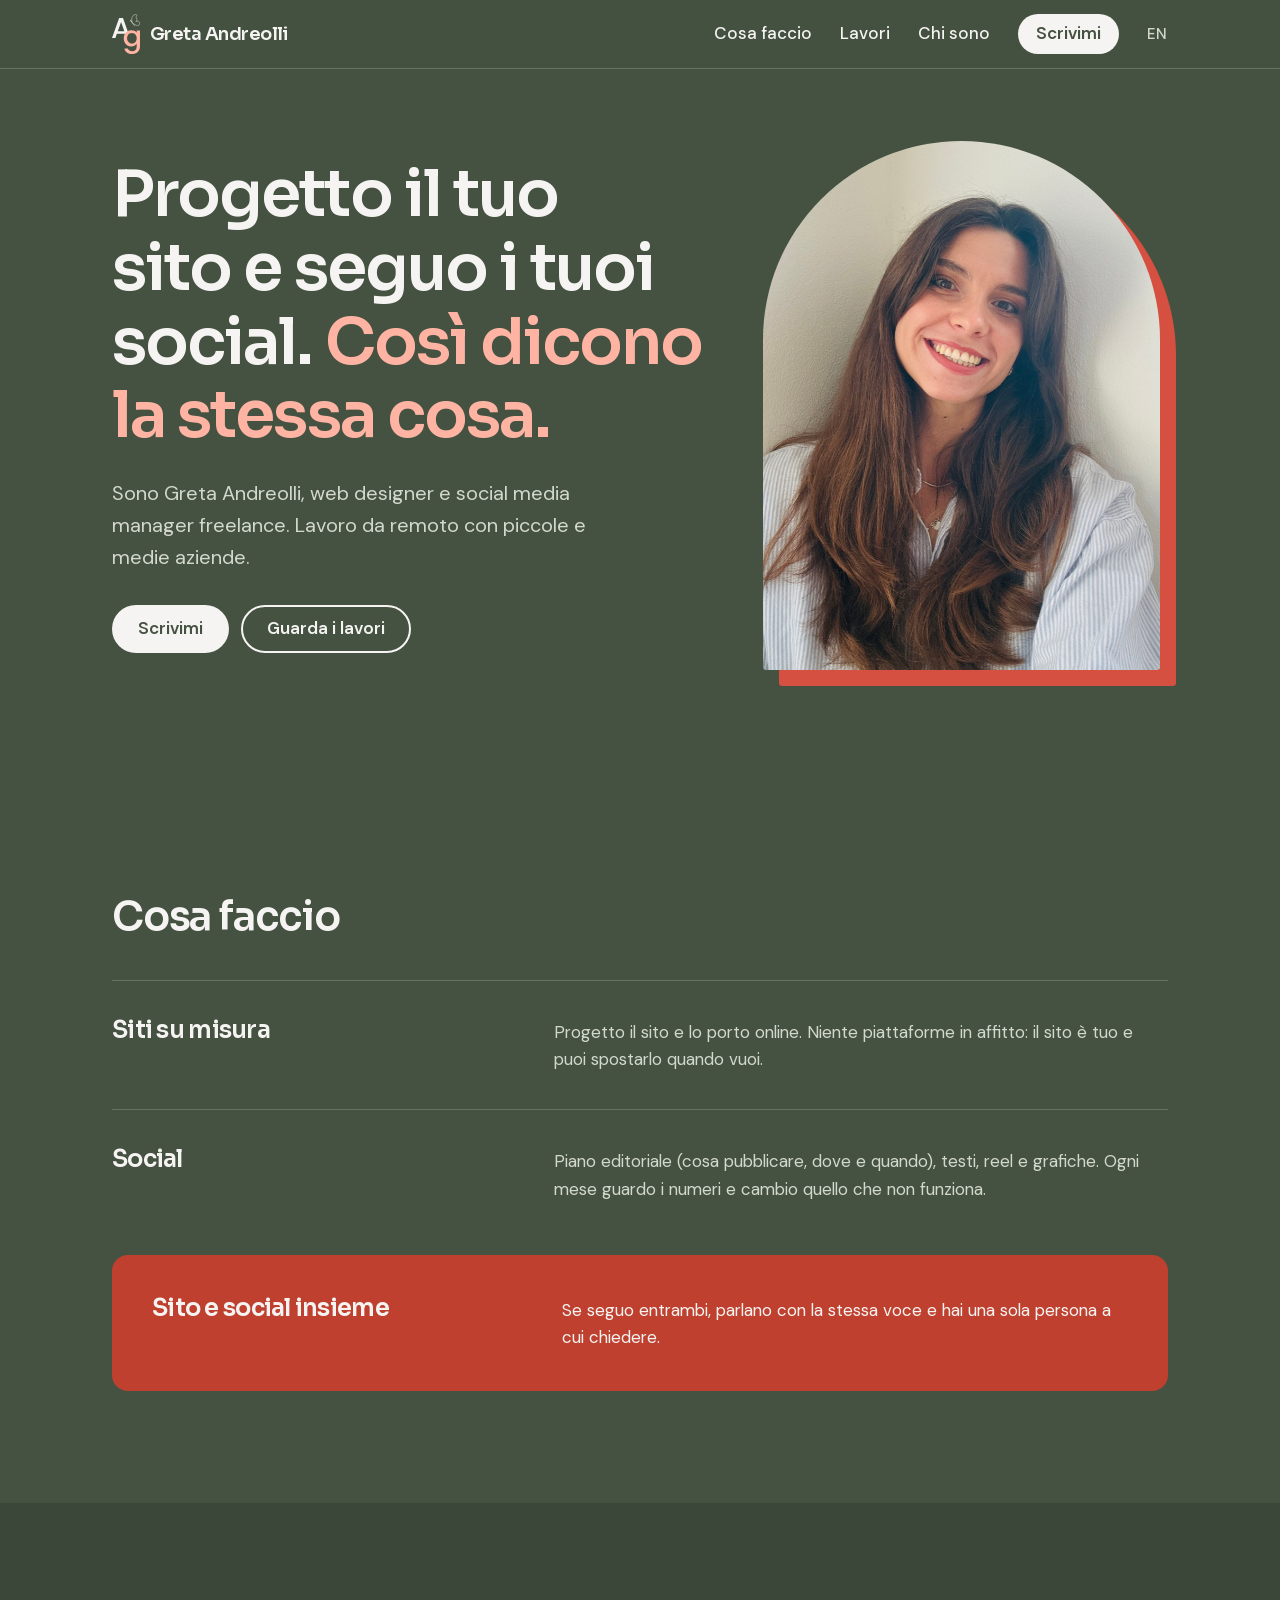
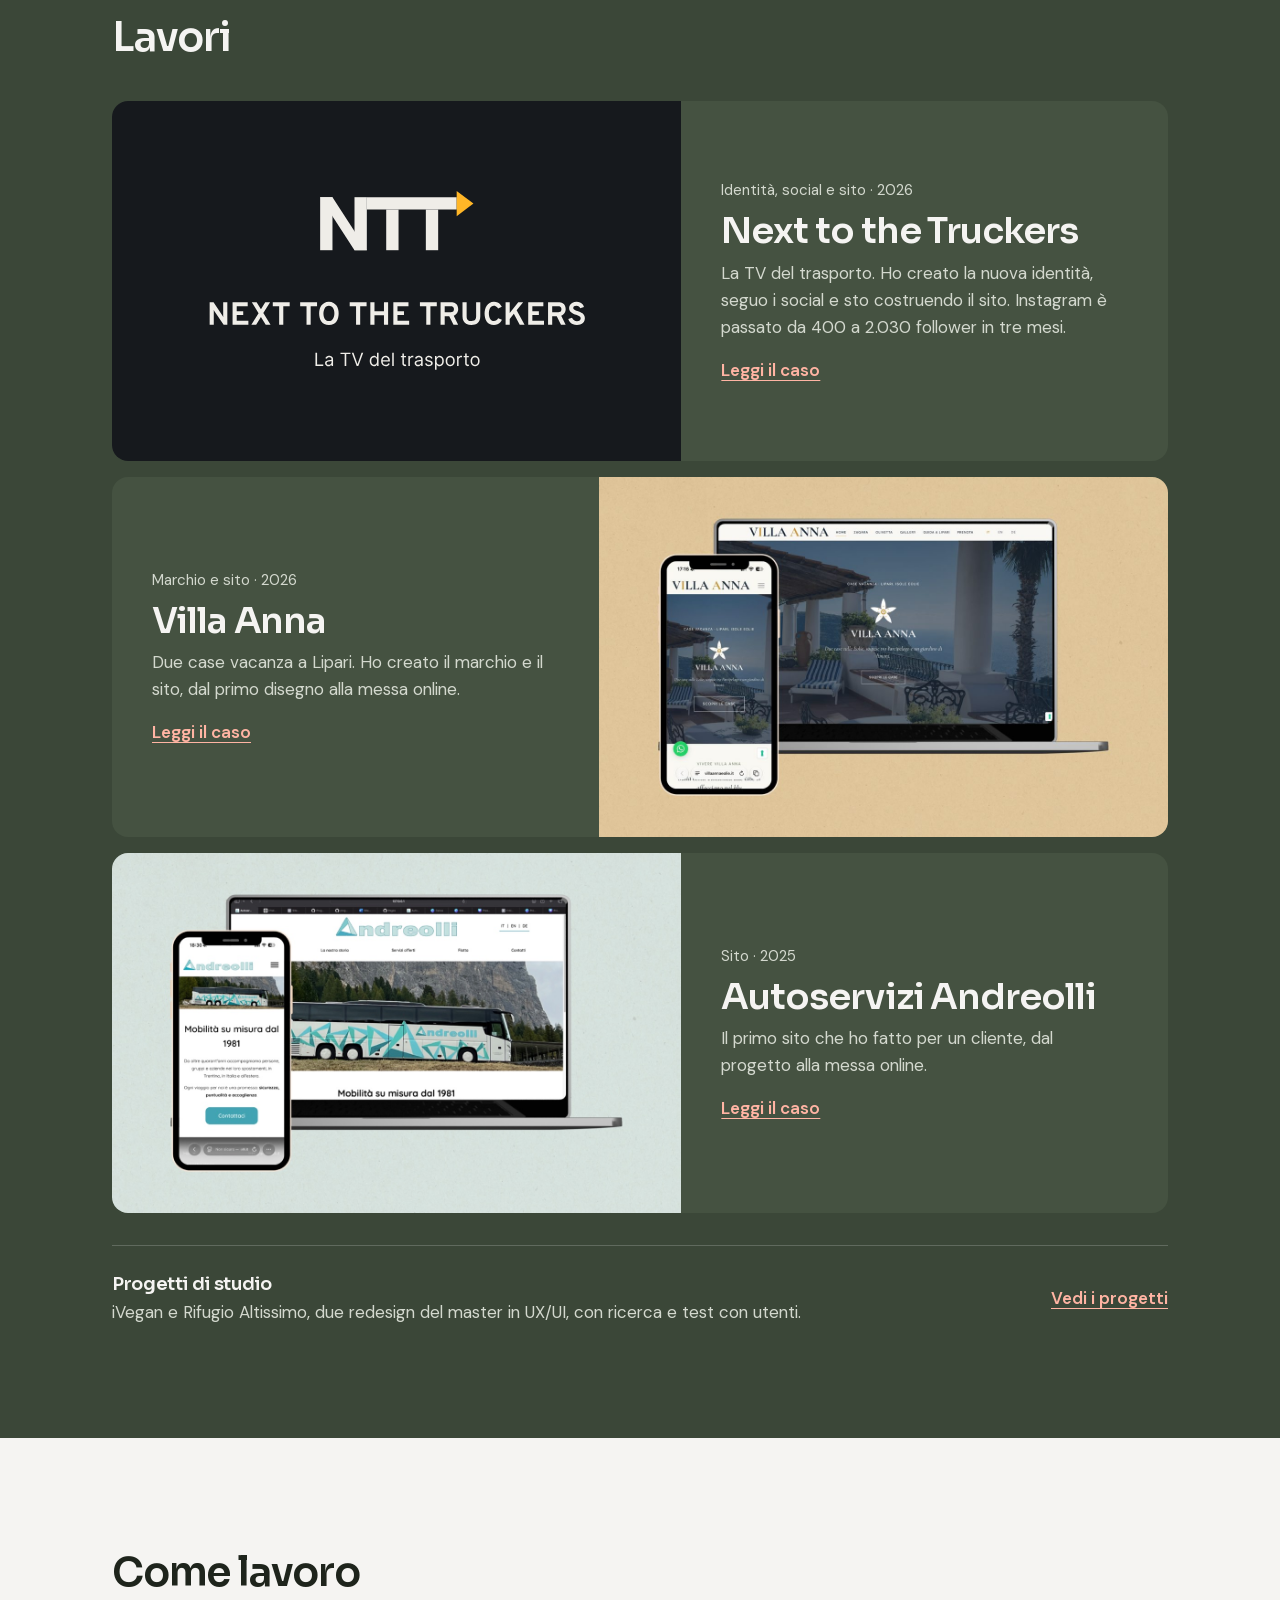
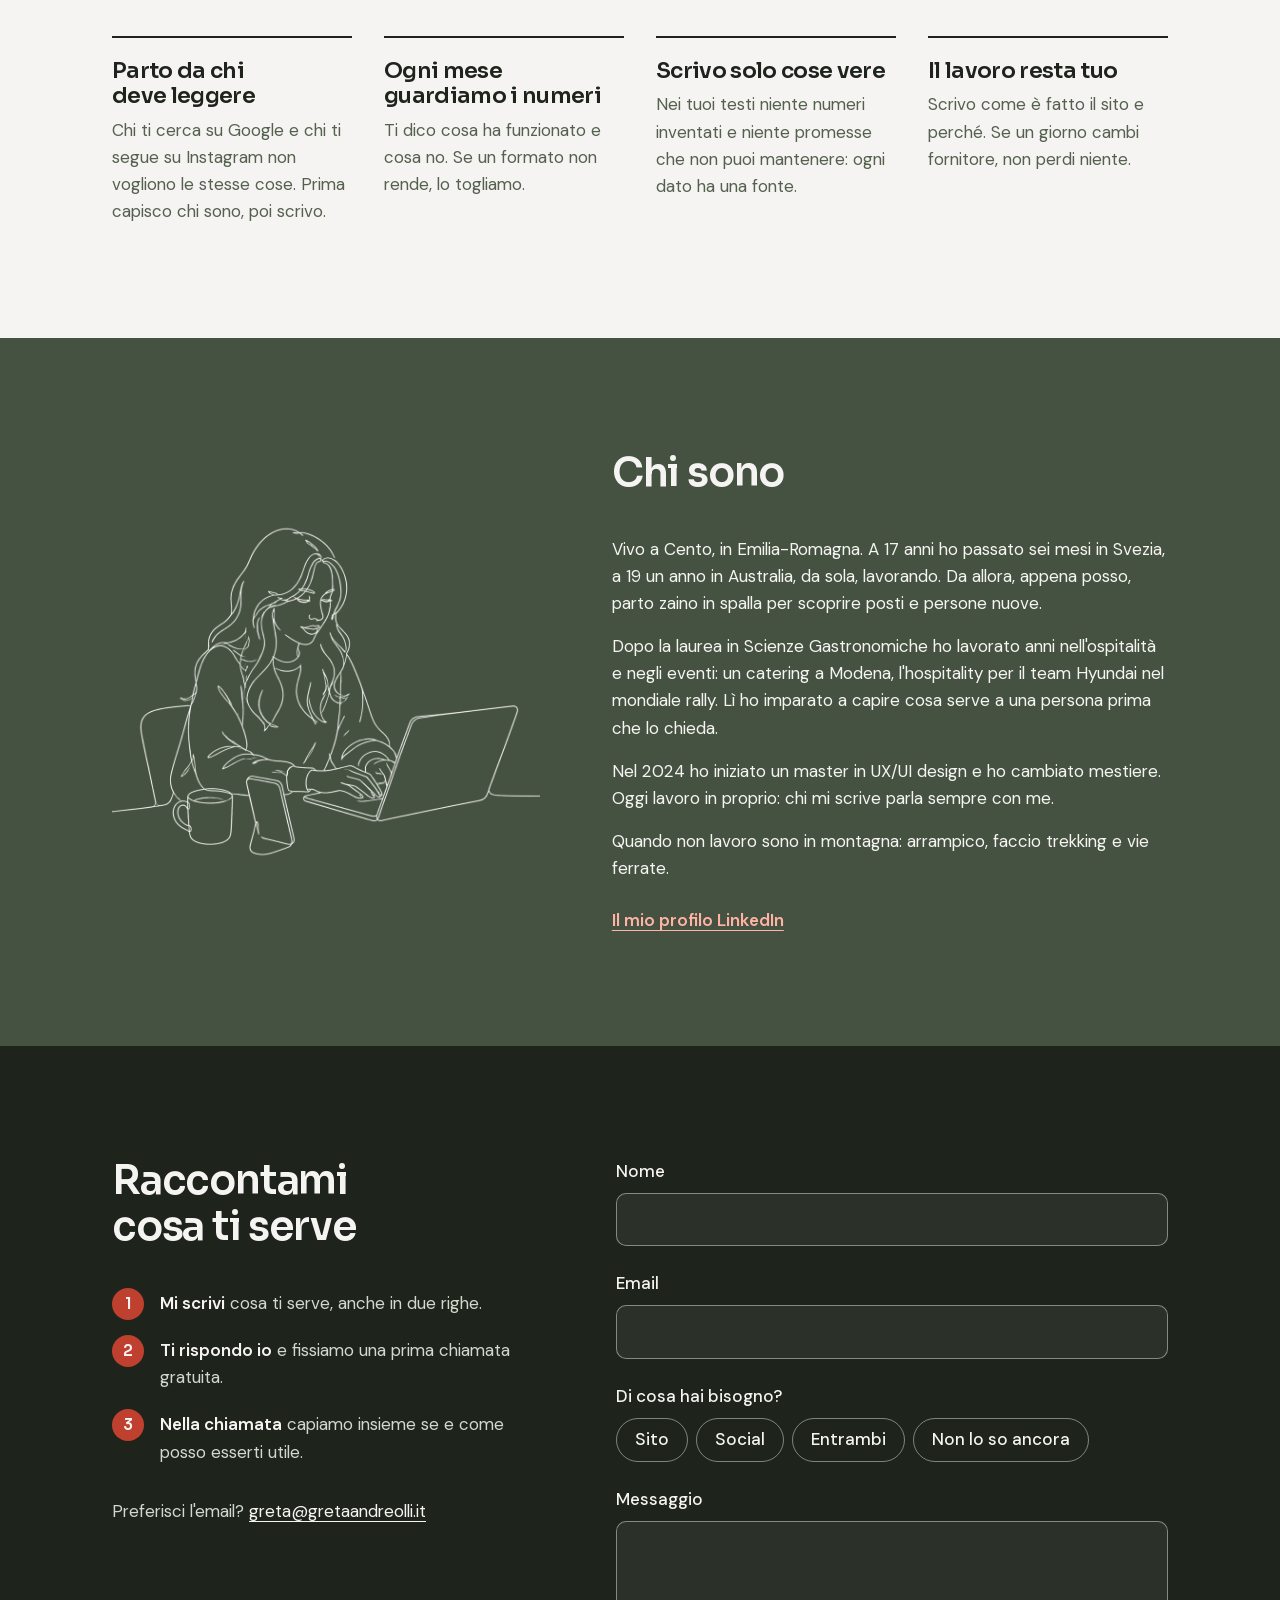
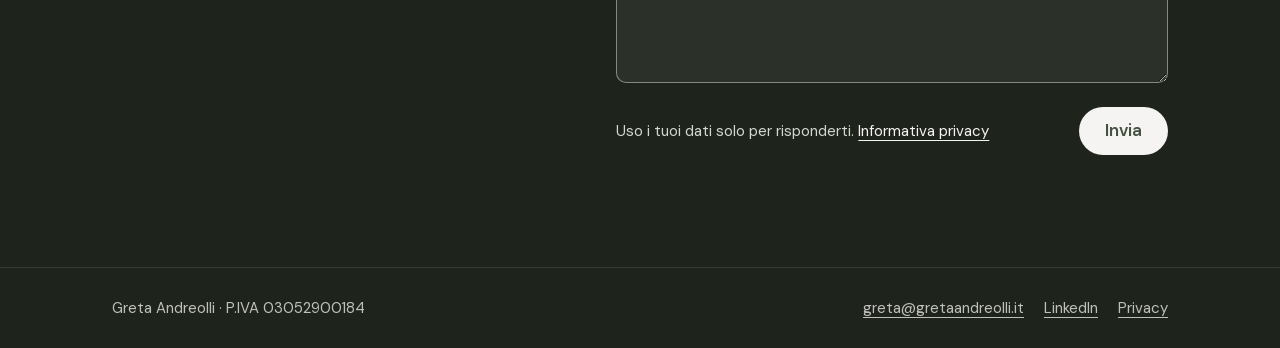
==== commit a80b9ab7: "Email di contatto: greta@gretaandreolli.it al posto dell'indirizzo Gmail Aggiornata in footer, conta" ====
--- a/index.html
+++ b/index.html
@@ -218,7 +218,7 @@
             <li><strong>Nella chiamata</strong> capiamo insieme se e come posso esserti utile.</li>
           </ol>
 
-          <p class="contact-mail">Preferisci l'email? <a href="mailto:andreolli.design@gmail.com">andreolli.design@gmail.com</a></p>
+          <p class="contact-mail">Preferisci l'email? <a href="mailto:greta@gretaandreolli.it">greta@gretaandreolli.it</a></p>
         </div>
 
         <form class="contact-form" action="https://formspree.io/f/mjkpnpzz" method="POST">
@@ -262,7 +262,7 @@
     <div class="container footer-inner">
       <p>Greta Andreolli · P.IVA 03052900184</p>
       <p class="footer-links">
-        <a href="mailto:andreolli.design@gmail.com">andreolli.design@gmail.com</a>
+        <a href="mailto:greta@gretaandreolli.it">greta@gretaandreolli.it</a>
         <a href="https://www.linkedin.com/in/gretaandreolli/" target="_blank" rel="noopener">LinkedIn</a>
         <a href="privacy.html">Privacy</a>
       </p>
